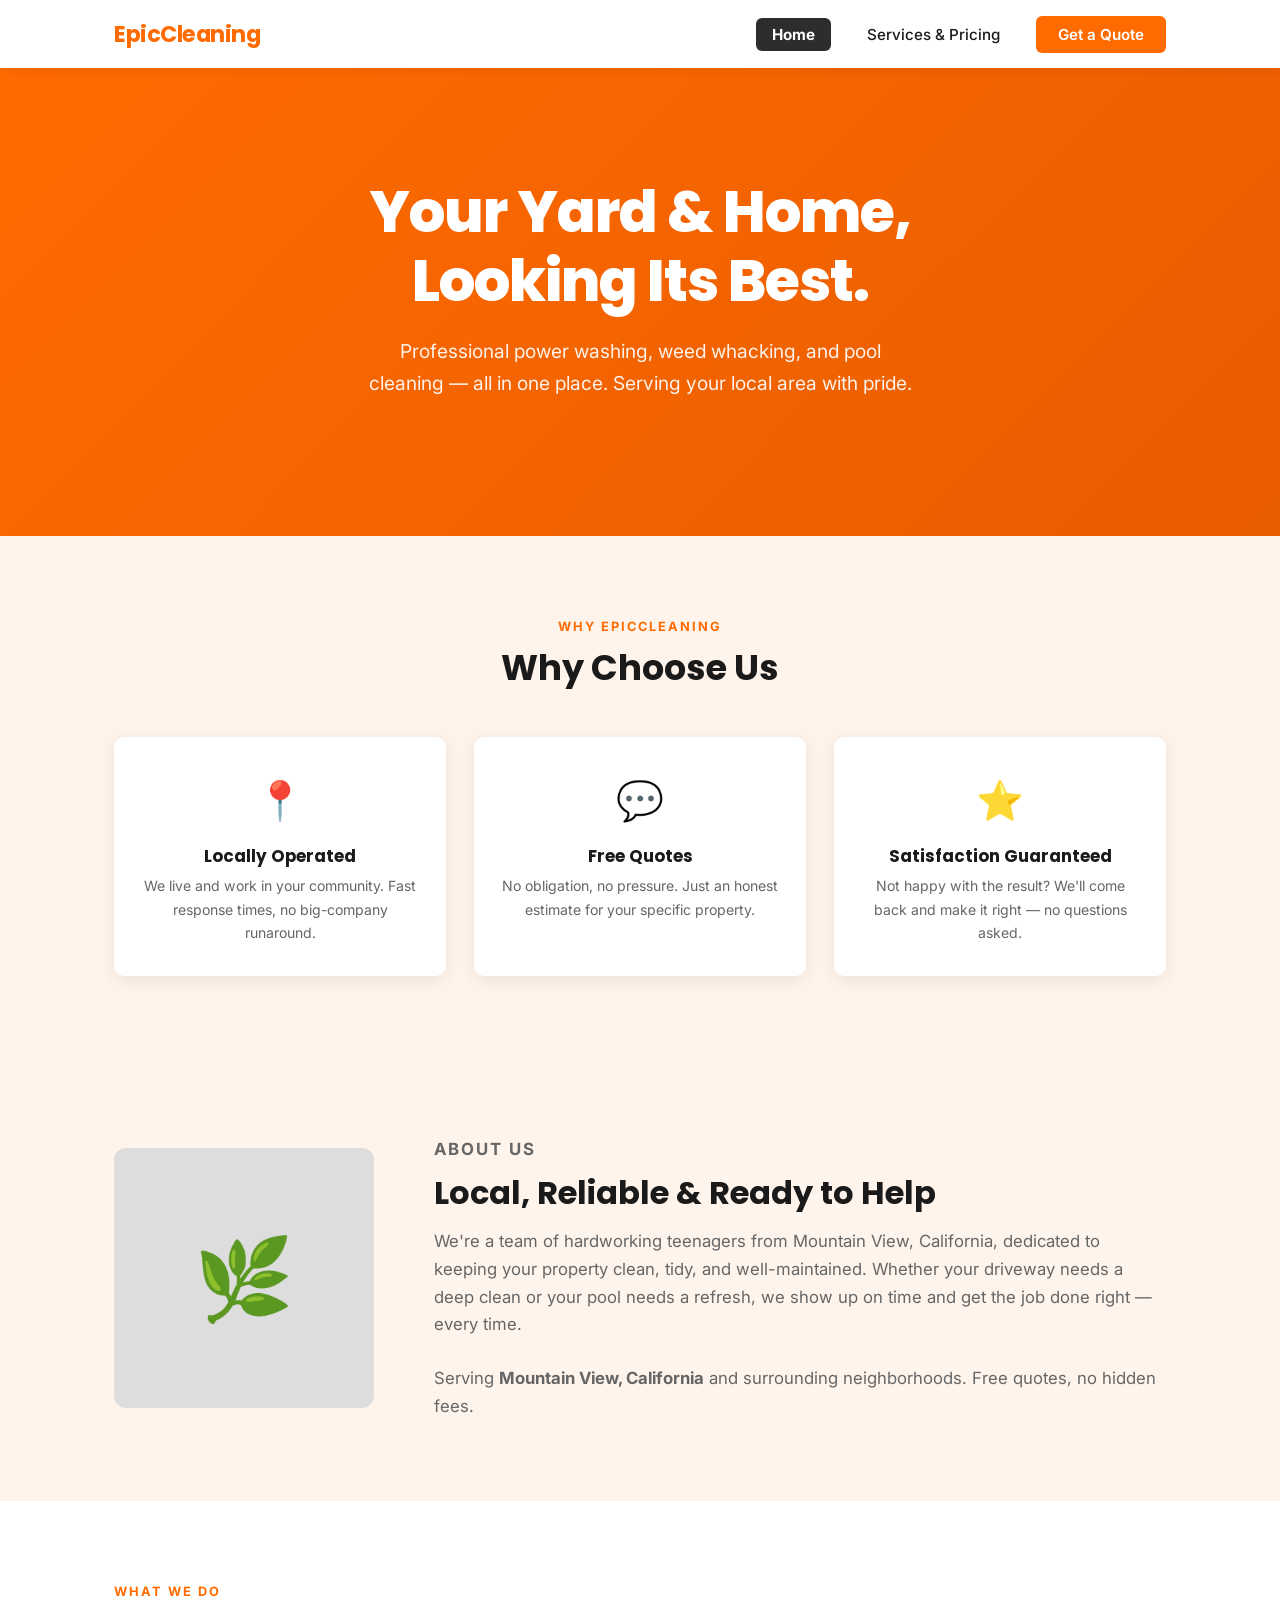
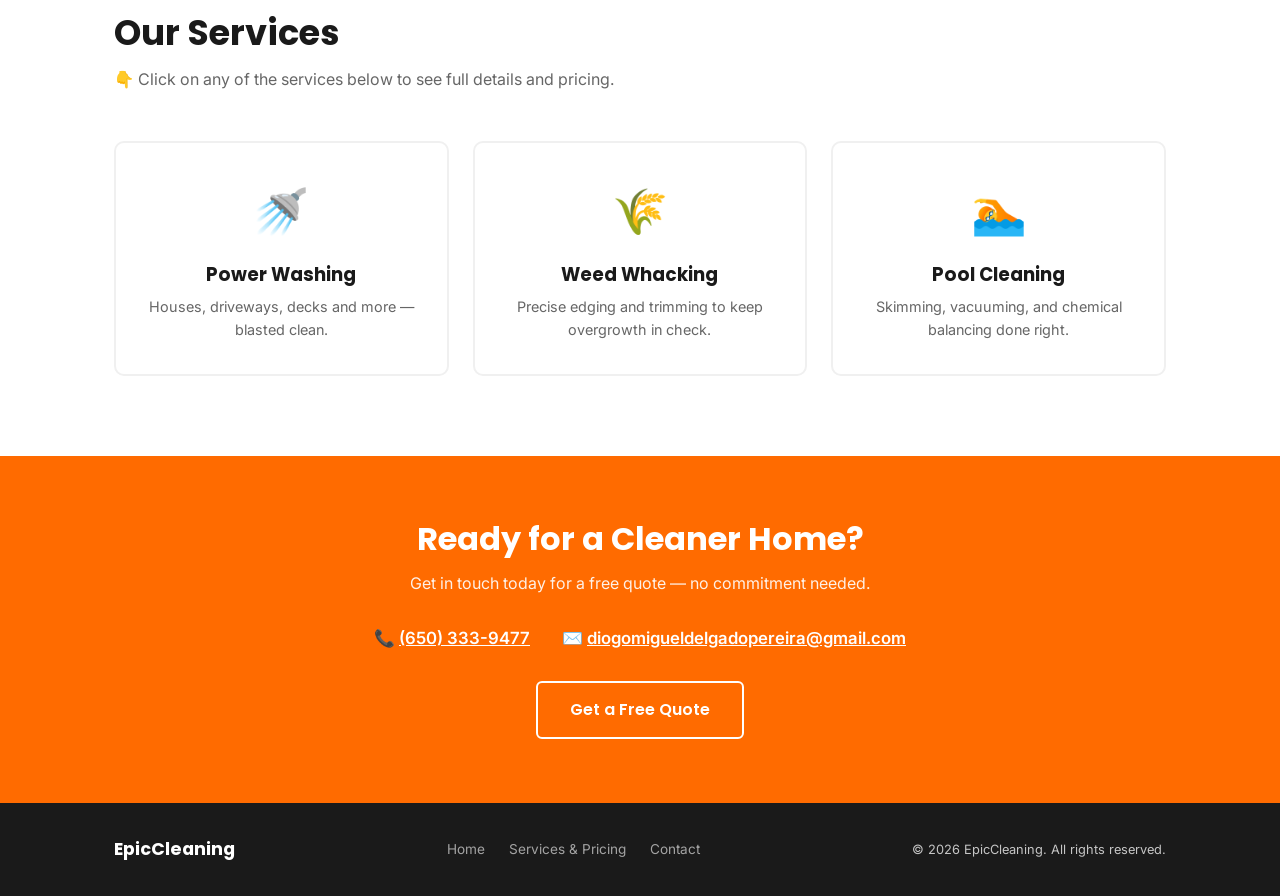
==== index.html @ f6332be0 "Fix active nav: restore Services link on home, force active styles" ====
<!DOCTYPE html>
<html lang="en">
<head>
  <meta charset="UTF-8" />
  <meta name="viewport" content="width=device-width, initial-scale=1.0" />
  <title>EpicCleaning — Power Washing, Lawn Care & Pool Cleaning</title>
  <link rel="preconnect" href="https://fonts.googleapis.com" />
  <link rel="preconnect" href="https://fonts.gstatic.com" crossorigin />
  <link href="https://fonts.googleapis.com/css2?family=Inter:wght@400;500&family=Poppins:wght@600;700;800&display=swap" rel="stylesheet" />
  <link rel="stylesheet" href="style.css" />
</head>
<body>

  <!-- ── Nav ── -->
  <nav class="nav">
    <div class="container nav-inner">
      <a href="index.html" class="nav-logo">EpicCleaning</a>
      <button class="hamburger" aria-label="Toggle menu" aria-expanded="false">
        <span></span><span></span><span></span>
      </button>
      <ul class="nav-links">
        <li><a href="index.html" class="active">Home</a></li>
        <li><a href="services.html">Services & Pricing</a></li>
        <li class="nav-cta"><a href="#contact">Get a Quote</a></li>
      </ul>
    </div>
  </nav>

  <!-- ── Hero ── -->
  <section class="hero">
    <div class="container">
      <h1>Your Yard & Home,<br>Looking Its Best.</h1>
      <p>Professional power washing, weed whacking, and pool cleaning — all in one place. Serving your local area with pride.</p>
    </div>
  </section>

  <!-- ── Why Choose Us ── -->
  <section class="why">
    <div class="container">
      <div class="section-head" style="text-align:center;">
        <p class="section-label">Why EpicCleaning</p>
        <h2 class="section-title">Why Choose Us</h2>
      </div>
      <div class="why-grid">
        <div class="why-item fade-in">
          <div class="icon">📍</div>
          <h3>Locally Operated</h3>
          <p>We live and work in your community. Fast response times, no big-company runaround.</p>
        </div>
        <div class="why-item fade-in">
          <div class="icon">💬</div>
          <h3>Free Quotes</h3>
          <p>No obligation, no pressure. Just an honest estimate for your specific property.</p>
        </div>
        <div class="why-item fade-in">
          <div class="icon">⭐</div>
          <h3>Satisfaction Guaranteed</h3>
          <p>Not happy with the result? We'll come back and make it right — no questions asked.</p>
        </div>
      </div>
    </div>
  </section>

  <!-- ── About ── -->
  <section class="about">
    <div class="container about-inner">
      <div class="about-img" aria-hidden="true">🌿</div>
      <div class="about-text">
        <p class="section-label">About Us</p>
        <h2>Local, Reliable & Ready to Help</h2>
        <p>We're a team of hardworking teenagers from Mountain View, California, dedicated to keeping your property clean, tidy, and well-maintained. Whether your driveway needs a deep clean or your pool needs a refresh, we show up on time and get the job done right — every time.</p>
        <br>
        <p style="color:var(--muted);">Serving <strong>Mountain View, California</strong> and surrounding neighborhoods. Free quotes, no hidden fees.</p>
      </div>
    </div>
  </section>

  <!-- ── Service Highlights ── -->
  <section>
    <div class="container">
      <div class="section-head">
        <p class="section-label">What We Do</p>
        <h2 class="section-title">Our Services</h2>
        <p class="section-sub">👇 Click on any of the services below to see full details and pricing.</p>
      </div>
      <div class="services-grid">
        <a href="services.html#power-washing" class="service-card fade-in">
          <div class="icon">🚿</div>
          <h3>Power Washing</h3>
          <p>Houses, driveways, decks and more — blasted clean.</p>
        </a>
        <a href="services.html#weed-whacking" class="service-card fade-in">
          <div class="icon">🌾</div>
          <h3>Weed Whacking</h3>
          <p>Precise edging and trimming to keep overgrowth in check.</p>
        </a>
        <!-- LAWN MOWING CARD — hidden, uncomment to restore
        <a href="services.html#lawn-mowing" class="service-card fade-in">
          <div class="icon">🌿</div>
          <h3>Lawn Mowing</h3>
          <p>Regular cuts for a neat, healthy lawn all season long.</p>
        </a>
        END LAWN MOWING CARD -->
        <a href="services.html#pool-cleaning" class="service-card fade-in">
          <div class="icon">🏊</div>
          <h3>Pool Cleaning</h3>
          <p>Skimming, vacuuming, and chemical balancing done right.</p>
        </a>
      </div>
    </div>
  </section>

  <!-- ── Contact / CTA ── -->
  <section class="cta-strip" id="contact">
    <div class="container">
      <h2>Ready for a Cleaner Home?</h2>
      <p>Get in touch today for a free quote — no commitment needed.</p>
      <div class="contact-details">
        <span>📞 <a href="tel:+16503339477">(650) 333-9477</a></span>
        <span>✉️ <a href="mailto:diogomigueldelgadopereira@gmail.com">diogomigueldelgadopereira@gmail.com</a></span>
      </div>
      <a href="mailto:diogomigueldelgadopereira@gmail.com" class="btn btn-outline" style="border-color:white;color:white;">Get a Free Quote</a>
    </div>
  </section>

  <!-- ── Footer ── -->
  <footer>
    <div class="container footer-inner">
      <span class="footer-logo">EpicCleaning</span>
      <nav class="footer-links">
        <a href="index.html">Home</a>
        <a href="services.html">Services & Pricing</a>
        <a href="#contact">Contact</a>
      </nav>
      <span class="footer-copy">© 2026 EpicCleaning. All rights reserved.</span>
    </div>
  </footer>

  <script src="main.js"></script>
</body>
</html>
---- style.css ----
/* ── Reset & Base ── */
*, *::before, *::after { box-sizing: border-box; margin: 0; padding: 0; }

:root {
  --orange:       #FF6B00;
  --orange-light: #FF8C38;
  --orange-tint:  #FFF4EC;
  --white:        #FFFFFF;
  --text:         #1A1A1A;
  --muted:        #666666;
  --radius-card:  10px;
  --radius-btn:   6px;
  --shadow:       0 4px 18px rgba(0,0,0,0.08);
  --max-w:        1100px;
}

html { scroll-behavior: smooth; }

body {
  font-family: 'Inter', sans-serif;
  color: var(--text);
  background: var(--white);
  line-height: 1.65;
}

h1, h2, h3, h4 {
  font-family: 'Poppins', sans-serif;
  line-height: 1.2;
}

a { color: inherit; text-decoration: none; }

img { display: block; max-width: 100%; }

/* ── Layout helpers ── */
.container { max-width: var(--max-w); margin: 0 auto; padding: 0 24px; }
section { padding: 80px 0; }

/* ── Buttons ── */
.btn {
  display: inline-block;
  padding: 14px 32px;
  border-radius: var(--radius-btn);
  font-family: 'Poppins', sans-serif;
  font-weight: 600;
  font-size: 1rem;
  cursor: pointer;
  transition: background 0.2s, transform 0.15s;
  border: none;
}

.btn-primary {
  background: var(--orange);
  color: var(--white);
}
.btn-primary:hover { background: var(--orange-light); transform: translateY(-2px); }

.btn-outline {
  background: transparent;
  color: var(--orange);
  border: 2px solid var(--orange);
}
.btn-outline:hover { background: var(--orange); color: var(--white); transform: translateY(-2px); }

/* ── Nav ── */
.nav {
  position: sticky;
  top: 0;
  z-index: 100;
  background: var(--white);
  box-shadow: 0 2px 12px rgba(0,0,0,0.07);
}

.nav-inner {
  display: flex;
  align-items: center;
  justify-content: space-between;
  height: 68px;
}

.nav-logo {
  font-family: 'Poppins', sans-serif;
  font-size: 1.4rem;
  font-weight: 700;
  color: var(--orange);
  letter-spacing: -0.5px;
}
.nav-logo span { color: var(--text); }

.nav-links {
  display: flex;
  gap: 36px;
  list-style: none;
  align-items: center;
}

.nav-links a {
  font-weight: 500;
  font-size: 0.95rem;
  color: var(--text);
  transition: color 0.2s;
}
.nav-links a:hover { color: var(--orange); }

.nav-links a.active {
  background: #2d2d2d !important;
  color: #ffffff !important;
  padding: 7px 16px !important;
  border-radius: 6px;
  font-weight: 700 !important;
}

.nav-links .nav-cta a {
  background: var(--orange);
  color: var(--white);
  padding: 9px 22px;
  border-radius: var(--radius-btn);
  font-weight: 600;
  transition: background 0.2s;
}
.nav-links .nav-cta a:hover { background: var(--orange-light); }

.hamburger {
  display: none;
  flex-direction: column;
  gap: 5px;
  cursor: pointer;
  background: none;
  border: none;
  padding: 4px;
}
.hamburger span {
  display: block;
  width: 26px;
  height: 2.5px;
  background: var(--text);
  border-radius: 2px;
  transition: all 0.25s;
}

/* ── Hero ── */
.hero {
  background: linear-gradient(135deg, var(--orange) 0%, #e85c00 100%);
  color: var(--white);
  padding: 110px 0 100px;
  text-align: center;
}

.hero h1 {
  font-size: clamp(2.2rem, 5vw, 3.6rem);
  font-weight: 800;
  margin-bottom: 20px;
  letter-spacing: -1px;
}

.hero p {
  font-size: clamp(1rem, 2vw, 1.2rem);
  opacity: 0.92;
  max-width: 560px;
  margin: 0 auto 36px;
}

.hero .btn-white {
  background: var(--white);
  color: var(--orange);
  font-family: 'Poppins', sans-serif;
  font-weight: 700;
  font-size: 1rem;
  padding: 15px 36px;
  border-radius: var(--radius-btn);
  transition: transform 0.2s, box-shadow 0.2s;
}
.hero .btn-white:hover { transform: translateY(-3px); box-shadow: 0 8px 24px rgba(0,0,0,0.18); }

/* ── About ── */
.about { background: var(--orange-tint); }
.about-inner {
  display: flex;
  align-items: center;
  gap: 60px;
}
.about-img {
  flex-shrink: 0;
  width: 260px;
  height: 260px;
  border-radius: 12px;
  background: #ddd;
  display: flex;
  align-items: center;
  justify-content: center;
  font-size: 5rem;
}
.about-text h2 {
  font-size: 2rem;
  margin-bottom: 16px;
}
.about-text p { color: var(--muted); font-size: 1.05rem; }

/* ── Section headings ── */
.section-label {
  font-size: 0.8rem;
  font-weight: 700;
  letter-spacing: 2px;
  text-transform: uppercase;
  color: var(--orange);
  margin-bottom: 10px;
}
.section-title {
  font-size: clamp(1.6rem, 3vw, 2.2rem);
  font-weight: 700;
  margin-bottom: 12px;
}
.section-sub {
  color: var(--muted);
  font-size: 1rem;
  max-width: 520px;
}
.section-head { margin-bottom: 48px; }

/* ── Service highlight cards (home) ── */
.services-grid {
  display: grid;
  grid-template-columns: repeat(auto-fit, minmax(220px, 1fr));
  gap: 24px;
}

.service-card {
  background: var(--white);
  border: 2px solid #F0F0F0;
  border-radius: var(--radius-card);
  padding: 32px 24px;
  text-align: center;
  text-decoration: none;
  transition: border-color 0.2s, transform 0.2s, box-shadow 0.2s;
  display: block;
}
.service-card:hover {
  border-color: var(--orange);
  transform: translateY(-4px);
  box-shadow: var(--shadow);
}
.service-card .icon { font-size: 2.8rem; margin-bottom: 16px; }
.service-card h3 { font-size: 1.15rem; font-weight: 700; margin-bottom: 8px; }
.service-card p { color: var(--muted); font-size: 0.9rem; }

/* ── Why choose us ── */
.why { background: var(--orange-tint); }
.why-grid {
  display: grid;
  grid-template-columns: repeat(auto-fit, minmax(200px, 1fr));
  gap: 28px;
}
.why-item {
  background: var(--white);
  border-radius: var(--radius-card);
  padding: 32px 24px;
  box-shadow: var(--shadow);
  text-align: center;
}
.why-item .icon { font-size: 2.4rem; margin-bottom: 14px; }
.why-item h3 { font-size: 1.05rem; font-weight: 700; margin-bottom: 8px; }
.why-item p { font-size: 0.88rem; color: var(--muted); }

/* ── CTA Strip ── */
.cta-strip {
  background: var(--orange);
  color: var(--white);
  text-align: center;
  padding: 64px 0;
}
.cta-strip h2 { font-size: clamp(1.5rem, 3vw, 2rem); margin-bottom: 12px; }
.cta-strip p { opacity: 0.9; margin-bottom: 28px; font-size: 1rem; }
.cta-strip .contact-details {
  display: flex;
  justify-content: center;
  gap: 32px;
  flex-wrap: wrap;
  margin-bottom: 28px;
  font-size: 1.05rem;
  font-weight: 600;
}
.cta-strip .contact-details a { color: var(--white); text-decoration: underline; }

/* ── Footer ── */
footer {
  background: var(--text);
  color: rgba(255,255,255,0.75);
  padding: 32px 0;
}
.footer-inner {
  display: flex;
  align-items: center;
  justify-content: space-between;
  flex-wrap: wrap;
  gap: 16px;
}
.footer-logo {
  font-family: 'Poppins', sans-serif;
  font-weight: 700;
  color: var(--white);
  font-size: 1.1rem;
}
.footer-logo span { color: var(--orange); }
.footer-links { display: flex; gap: 24px; font-size: 0.85rem; }
.footer-links a { color: rgba(255,255,255,0.6); transition: color 0.2s; }
.footer-links a:hover { color: var(--white); }
.footer-copy { font-size: 0.8rem; }

/* ── Services Page ── */
.page-header {
  background: linear-gradient(135deg, var(--orange) 0%, #e85c00 100%);
  color: var(--white);
  padding: 72px 0 64px;
  text-align: center;
}
.page-header h1 { font-size: clamp(2rem, 4vw, 3rem); font-weight: 800; margin-bottom: 12px; }
.page-header p { opacity: 0.9; font-size: 1.05rem; }

.service-detail-card {
  background: var(--white);
  border: 2px solid #F0F0F0;
  border-radius: var(--radius-card);
  padding: 40px 36px;
  display: grid;
  grid-template-columns: 1fr 1fr;
  gap: 40px;
  align-items: start;
  margin-bottom: 28px;
  transition: border-color 0.2s;
}
.service-detail-card:hover { border-color: var(--orange-light); }

.sdc-left .sdc-icon { font-size: 3.2rem; margin-bottom: 16px; }
.sdc-left h2 { font-size: 1.6rem; font-weight: 800; margin-bottom: 10px; }
.sdc-left p { color: var(--muted); font-size: 0.95rem; }

.sdc-bullets { margin-top: 20px; }
.sdc-bullets h4 { font-size: 0.85rem; font-weight: 700; text-transform: uppercase; letter-spacing: 1.5px; color: var(--orange); margin-bottom: 12px; }
.sdc-bullets ul { list-style: none; }
.sdc-bullets ul li {
  padding: 6px 0 6px 22px;
  position: relative;
  font-size: 0.95rem;
  color: var(--muted);
  border-bottom: 1px solid #F5F5F5;
}
.sdc-bullets ul li:last-child { border-bottom: none; }
.sdc-bullets ul li::before {
  content: '✓';
  position: absolute;
  left: 0;
  color: var(--orange);
  font-weight: 700;
}

.sdc-right { }
.pricing-box {
  background: var(--orange-tint);
  border: 2px solid var(--orange);
  border-radius: var(--radius-card);
  padding: 28px 24px;
  text-align: center;
}
.pricing-box h4 {
  font-size: 0.8rem;
  font-weight: 700;
  letter-spacing: 2px;
  text-transform: uppercase;
  color: var(--orange);
  margin-bottom: 14px;
}
.pricing-row {
  display: flex;
  justify-content: space-between;
  align-items: center;
  padding: 10px 0;
  border-bottom: 1px solid rgba(255,107,0,0.15);
  font-size: 0.92rem;
}
.pricing-row:last-of-type { border-bottom: none; }
.pricing-row .price-label { color: var(--text); font-weight: 500; text-align: left; }
.pricing-row .price-val { font-family: 'Poppins', sans-serif; font-weight: 700; color: var(--orange); font-size: 1rem; }
.pricing-note {
  margin-top: 14px;
  font-size: 0.78rem;
  color: var(--muted);
}

.estimates-note {
  background: var(--orange-tint);
  border-left: 4px solid var(--orange);
  border-radius: 6px;
  padding: 18px 22px;
  color: var(--muted);
  font-size: 0.9rem;
  margin-bottom: 64px;
}

/* ── Fade-in animation ── */
.fade-in {
  opacity: 0;
  transform: translateY(24px);
  transition: opacity 0.5s ease, transform 0.5s ease;
}
.fade-in.visible { opacity: 1; transform: none; }

/* ── Responsive ── */
@media (max-width: 768px) {
  section { padding: 56px 0; }

  .nav-links {
    display: none;
    flex-direction: column;
    gap: 0;
    position: absolute;
    top: 68px;
    left: 0; right: 0;
    background: var(--white);
    box-shadow: 0 8px 24px rgba(0,0,0,0.1);
    padding: 16px 0 24px;
  }
  .nav-links.open { display: flex; }
  .nav-links li { width: 100%; text-align: center; }
  .nav-links a { display: block; padding: 12px 24px; }
  .nav-links .nav-cta a { margin: 8px 24px; display: block; border-radius: var(--radius-btn); }

  .hamburger { display: flex; }
  .nav { position: relative; }

  .about-inner { flex-direction: column; text-align: center; }
  .about-img { width: 180px; height: 180px; }

  .service-detail-card { grid-template-columns: 1fr; }

  .footer-inner { flex-direction: column; text-align: center; }
  .footer-links { justify-content: center; }

  .cta-strip .contact-details { flex-direction: column; gap: 12px; }
}
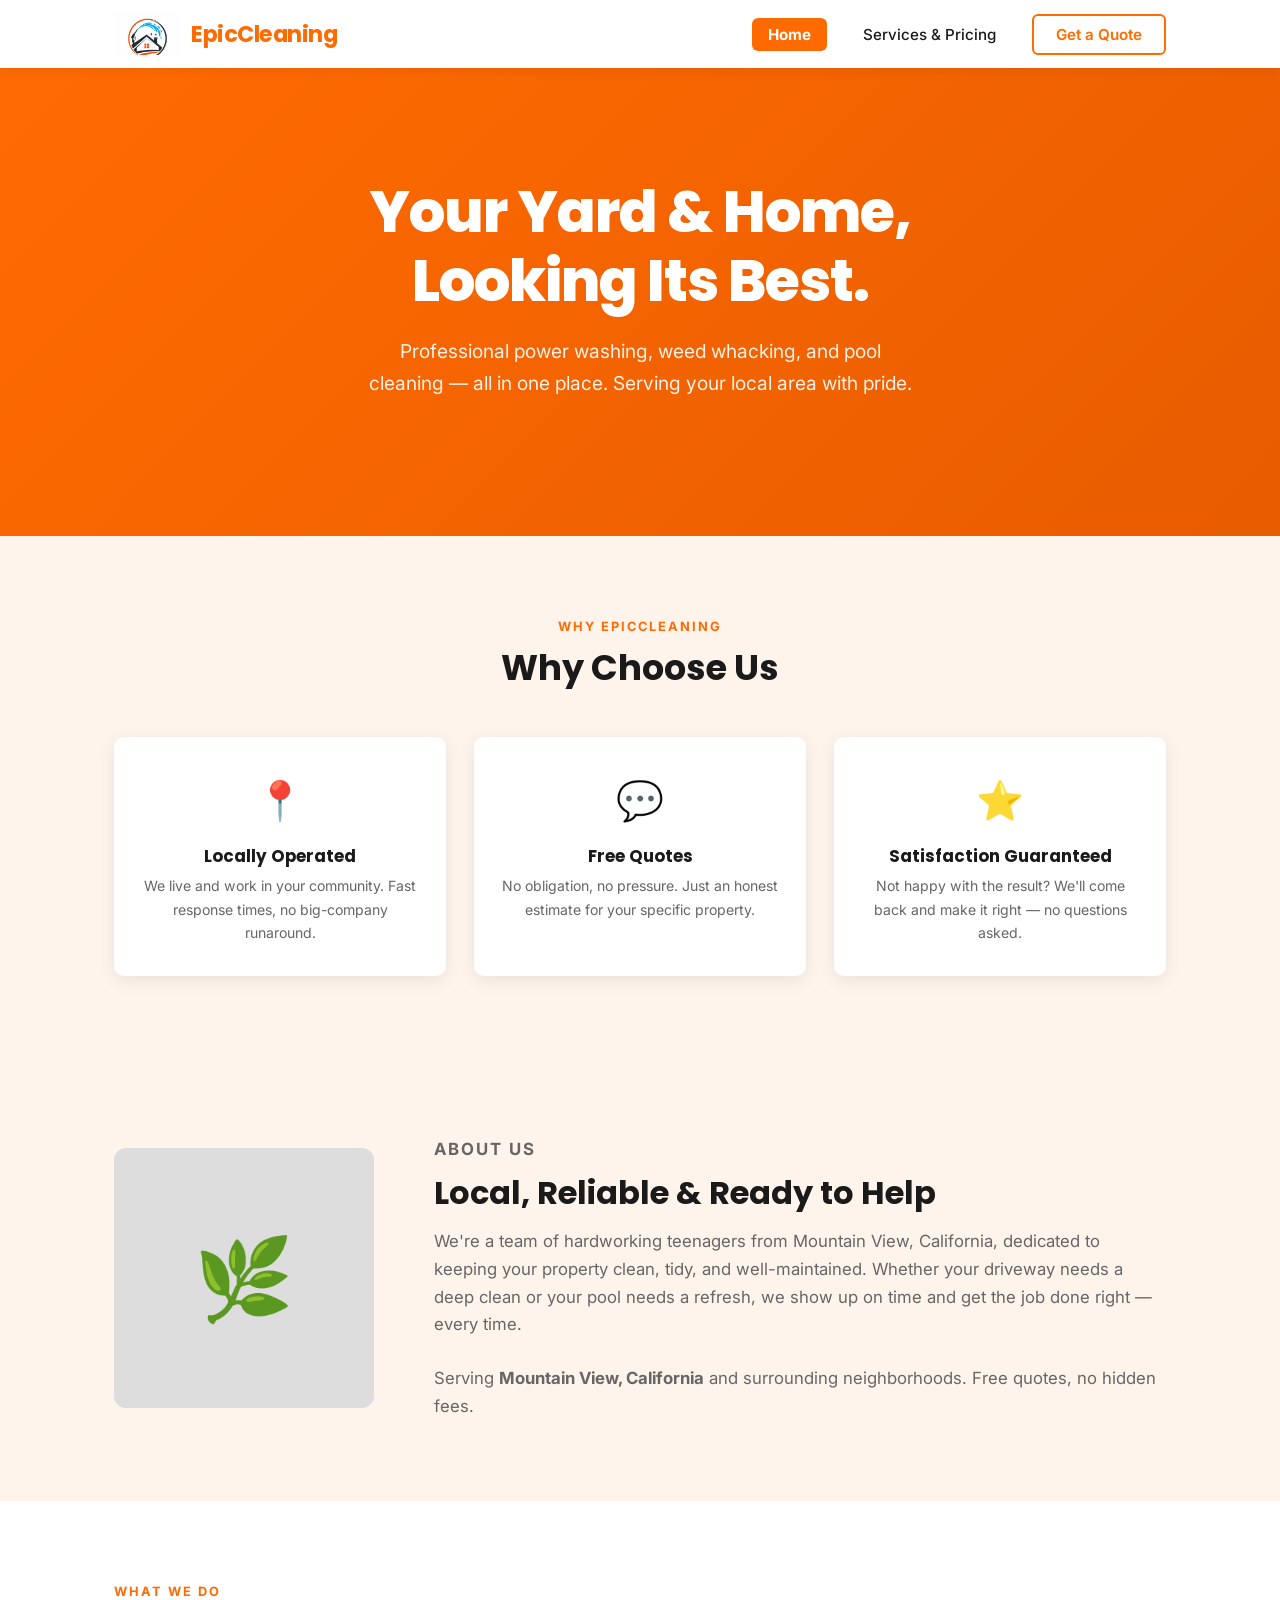
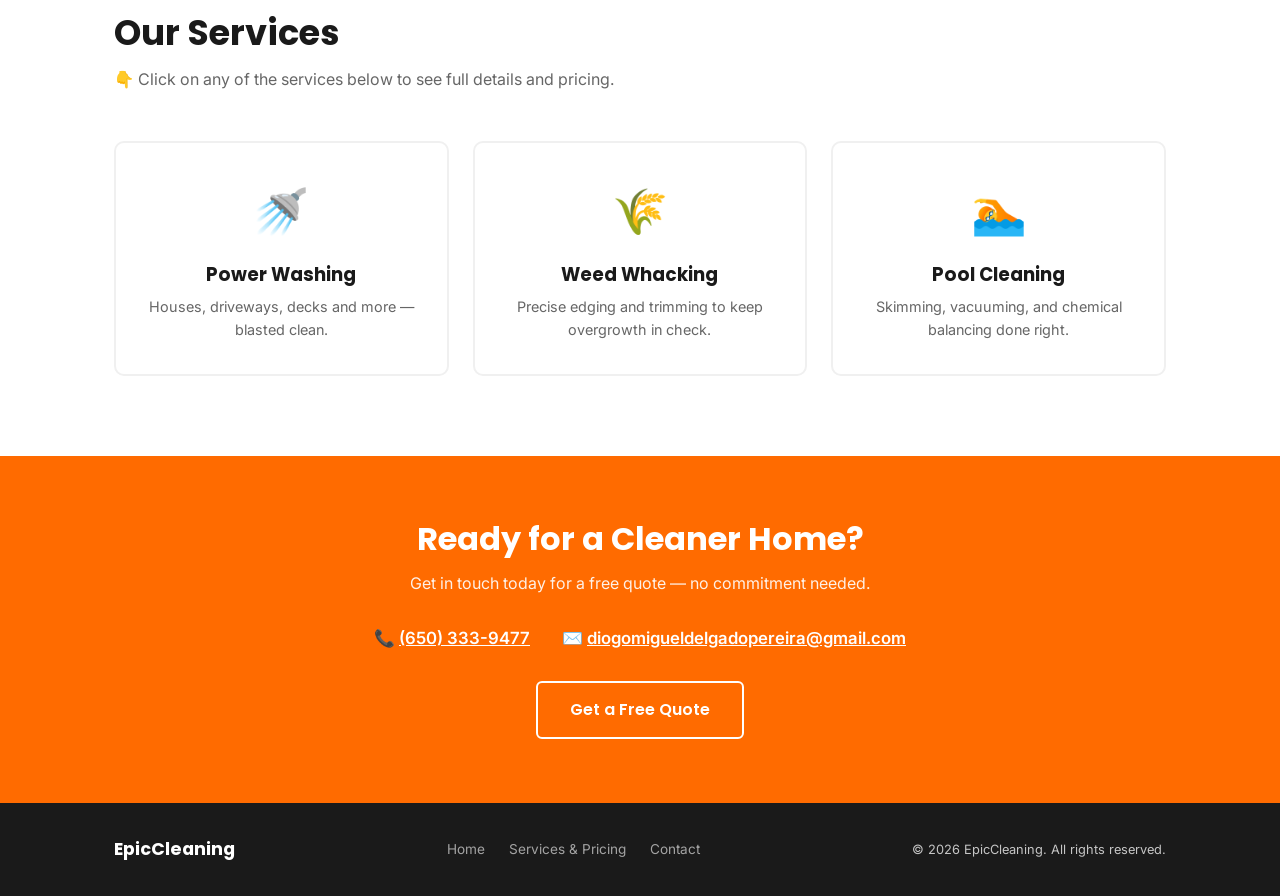
==== commit 82c20be5: "Add circle logo icon to nav, save full logo to folder" ====
--- a/index.html
+++ b/index.html
@@ -14,7 +14,7 @@
   <!-- ── Nav ── -->
   <nav class="nav">
     <div class="container nav-inner">
-      <a href="index.html" class="nav-logo">EpicCleaning</a>
+      <a href="index.html" class="nav-logo"><img src="logo-icon.png" alt="" class="nav-logo-img">EpicCleaning</a>
       <button class="hamburger" aria-label="Toggle menu" aria-expanded="false">
         <span></span><span></span><span></span>
       </button>
--- a/style.css
+++ b/style.css
@@ -84,8 +84,16 @@
   font-weight: 700;
   color: var(--orange);
   letter-spacing: -0.5px;
+  display: flex;
+  align-items: center;
+  gap: 10px;
 }
 .nav-logo span { color: var(--text); }
+.nav-logo-img {
+  height: 42px;
+  width: auto;
+  display: block;
+}
 
 .nav-links {
   display: flex;
@@ -103,7 +111,7 @@
 .nav-links a:hover { color: var(--orange); }
 
 .nav-links a.active {
-  background: #2d2d2d !important;
+  background: var(--orange) !important;
   color: #ffffff !important;
   padding: 7px 16px !important;
   border-radius: 6px;
@@ -111,14 +119,15 @@
 }
 
 .nav-links .nav-cta a {
-  background: var(--orange);
-  color: var(--white);
+  background: transparent;
+  color: var(--orange);
   padding: 9px 22px;
   border-radius: var(--radius-btn);
   font-weight: 600;
-  transition: background 0.2s;
-}
-.nav-links .nav-cta a:hover { background: var(--orange-light); }
+  border: 2px solid var(--orange);
+  transition: background 0.2s, color 0.2s;
+}
+.nav-links .nav-cta a:hover { background: var(--orange); color: var(--white); }
 
 .hamburger {
   display: none;
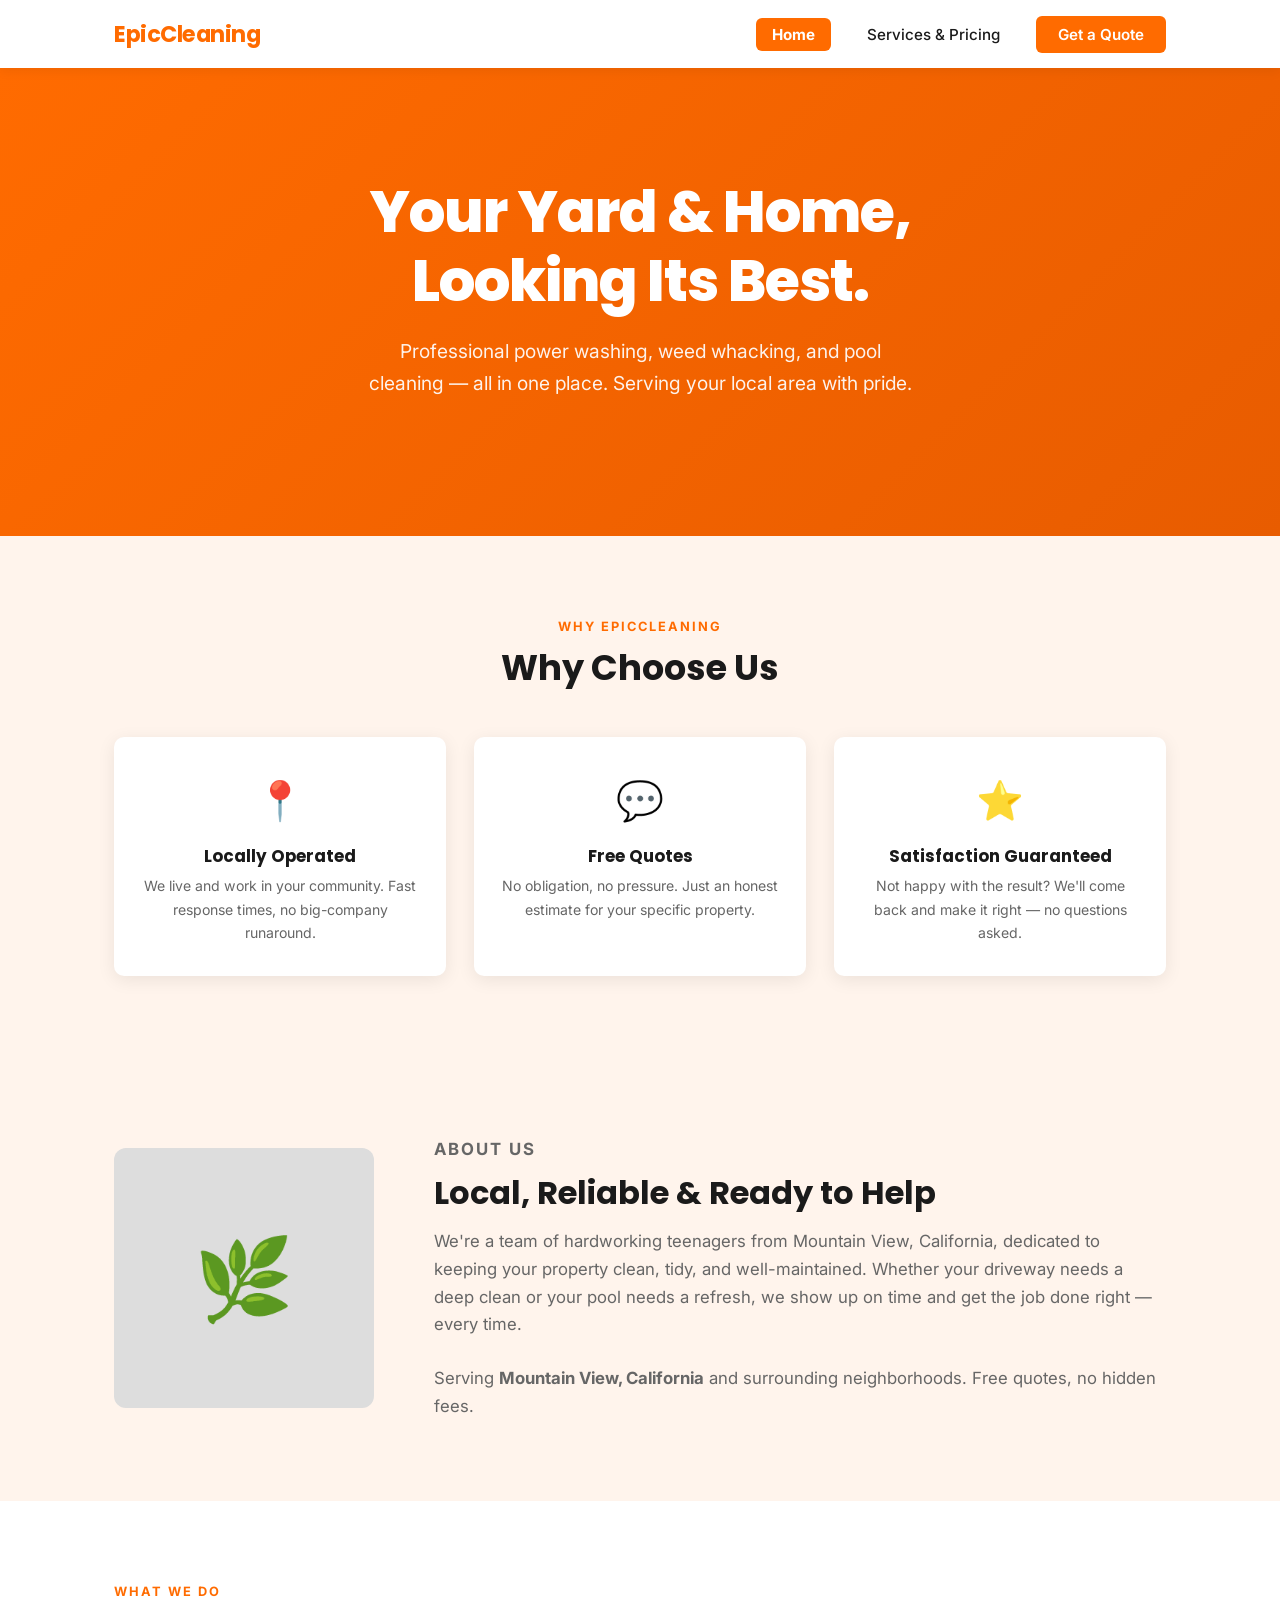
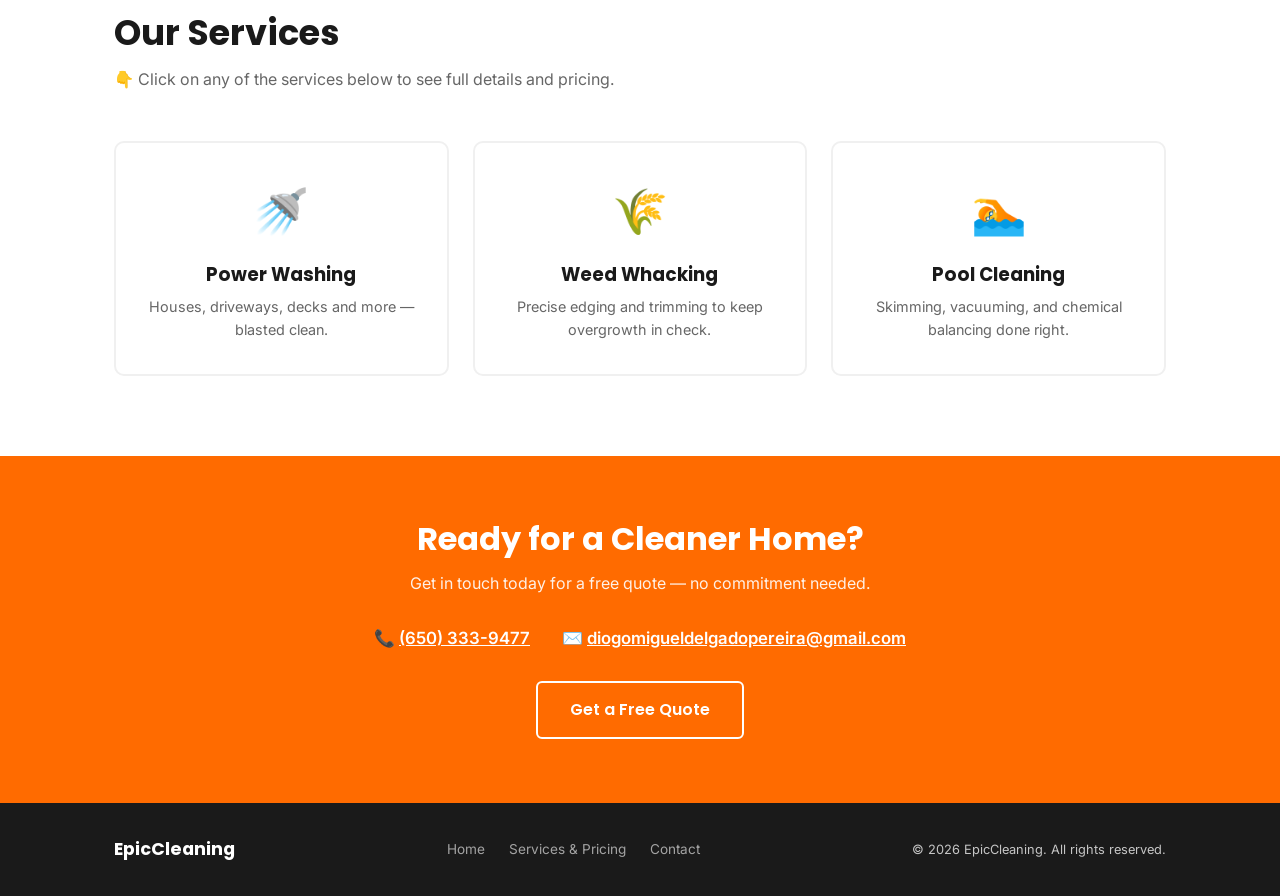
==== commit 68f721a0: "Remove logo from nav, restore Get a Quote button" ====
--- a/index.html
+++ b/index.html
@@ -14,7 +14,7 @@
   <!-- ── Nav ── -->
   <nav class="nav">
     <div class="container nav-inner">
-      <a href="index.html" class="nav-logo"><img src="logo-icon.png" alt="" class="nav-logo-img">EpicCleaning</a>
+      <a href="index.html" class="nav-logo">EpicCleaning</a>
       <button class="hamburger" aria-label="Toggle menu" aria-expanded="false">
         <span></span><span></span><span></span>
       </button>
--- a/style.css
+++ b/style.css
@@ -84,16 +84,8 @@
   font-weight: 700;
   color: var(--orange);
   letter-spacing: -0.5px;
-  display: flex;
-  align-items: center;
-  gap: 10px;
 }
 .nav-logo span { color: var(--text); }
-.nav-logo-img {
-  height: 42px;
-  width: auto;
-  display: block;
-}
 
 .nav-links {
   display: flex;
@@ -119,15 +111,14 @@
 }
 
 .nav-links .nav-cta a {
-  background: transparent;
-  color: var(--orange);
+  background: var(--orange);
+  color: var(--white);
   padding: 9px 22px;
   border-radius: var(--radius-btn);
   font-weight: 600;
-  border: 2px solid var(--orange);
-  transition: background 0.2s, color 0.2s;
-}
-.nav-links .nav-cta a:hover { background: var(--orange); color: var(--white); }
+  transition: background 0.2s;
+}
+.nav-links .nav-cta a:hover { background: var(--orange-light); }
 
 .hamburger {
   display: none;
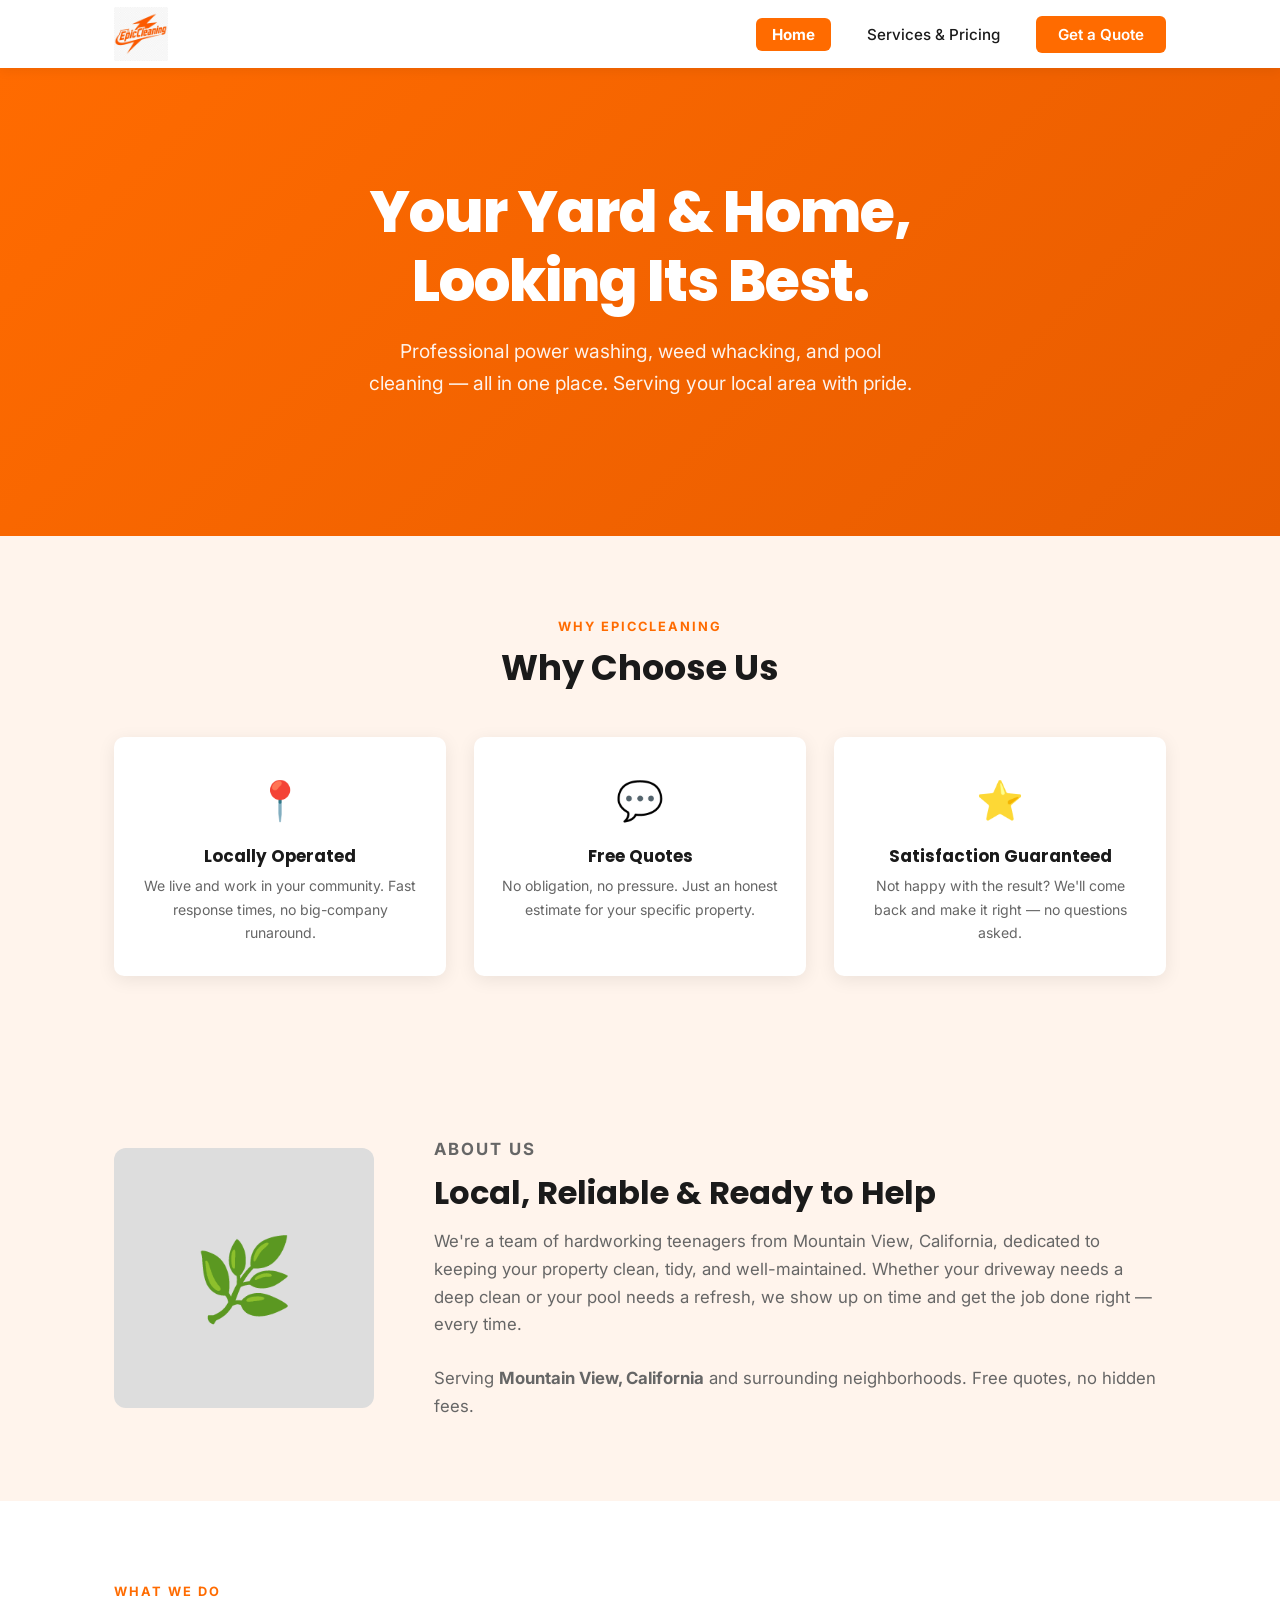
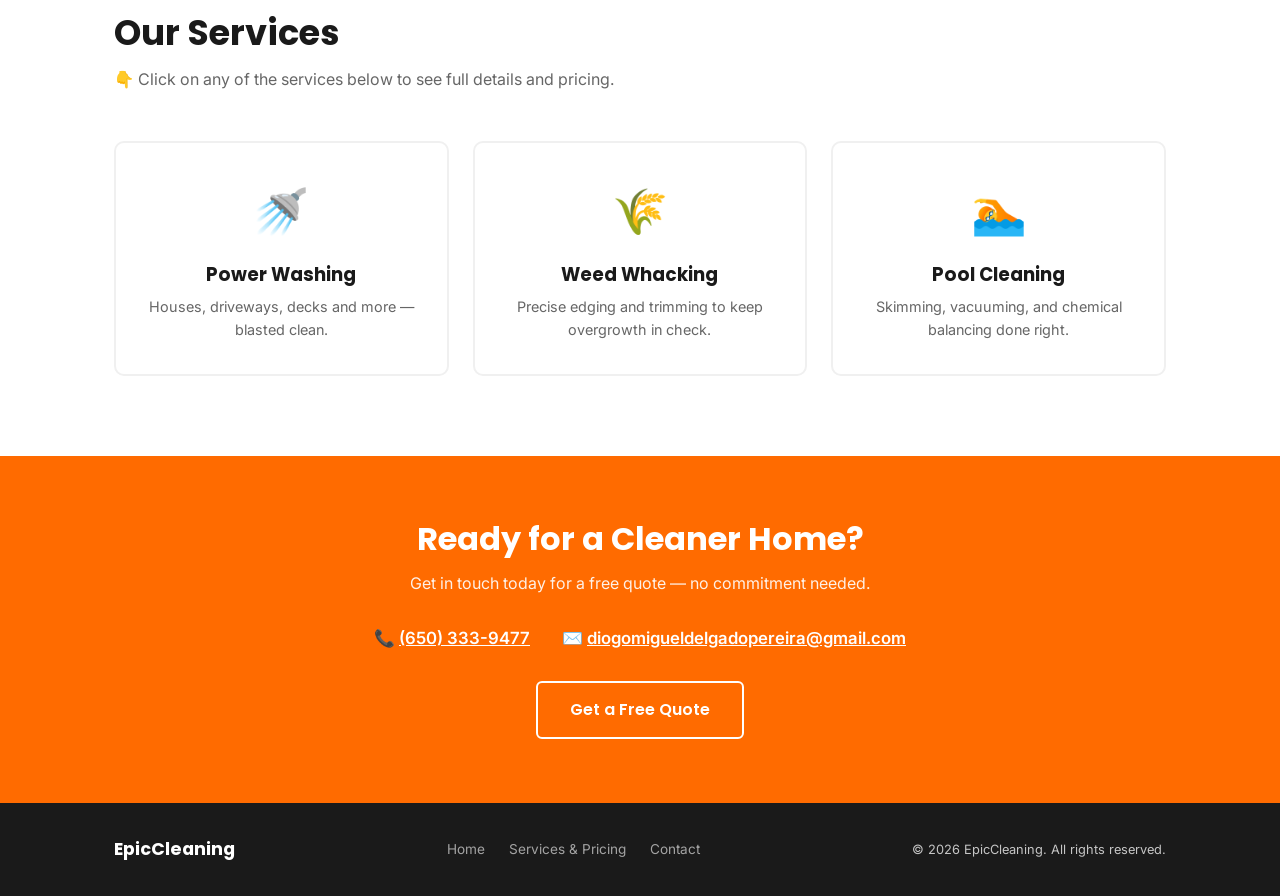
==== commit 2e988608: "Add EpicCleaning logo image to nav Co-Authored-By: Claude Sonnet 4.6 <noreply@anthropic.com>" ====
--- a/index.html
+++ b/index.html
@@ -14,7 +14,9 @@
   <!-- ── Nav ── -->
   <nav class="nav">
     <div class="container nav-inner">
-      <a href="index.html" class="nav-logo">EpicCleaning</a>
+      <a href="index.html" class="nav-logo" aria-label="EpicCleaning home">
+        <img src="logo.jpg" alt="EpicCleaning" class="nav-logo-img">
+      </a>
       <button class="hamburger" aria-label="Toggle menu" aria-expanded="false">
         <span></span><span></span><span></span>
       </button>
--- a/style.css
+++ b/style.css
@@ -78,14 +78,8 @@
   height: 68px;
 }
 
-.nav-logo {
-  font-family: 'Poppins', sans-serif;
-  font-size: 1.4rem;
-  font-weight: 700;
-  color: var(--orange);
-  letter-spacing: -0.5px;
-}
-.nav-logo span { color: var(--text); }
+.nav-logo { display: flex; align-items: center; }
+.nav-logo-img { height: 54px; width: auto; display: block; }
 
 .nav-links {
   display: flex;
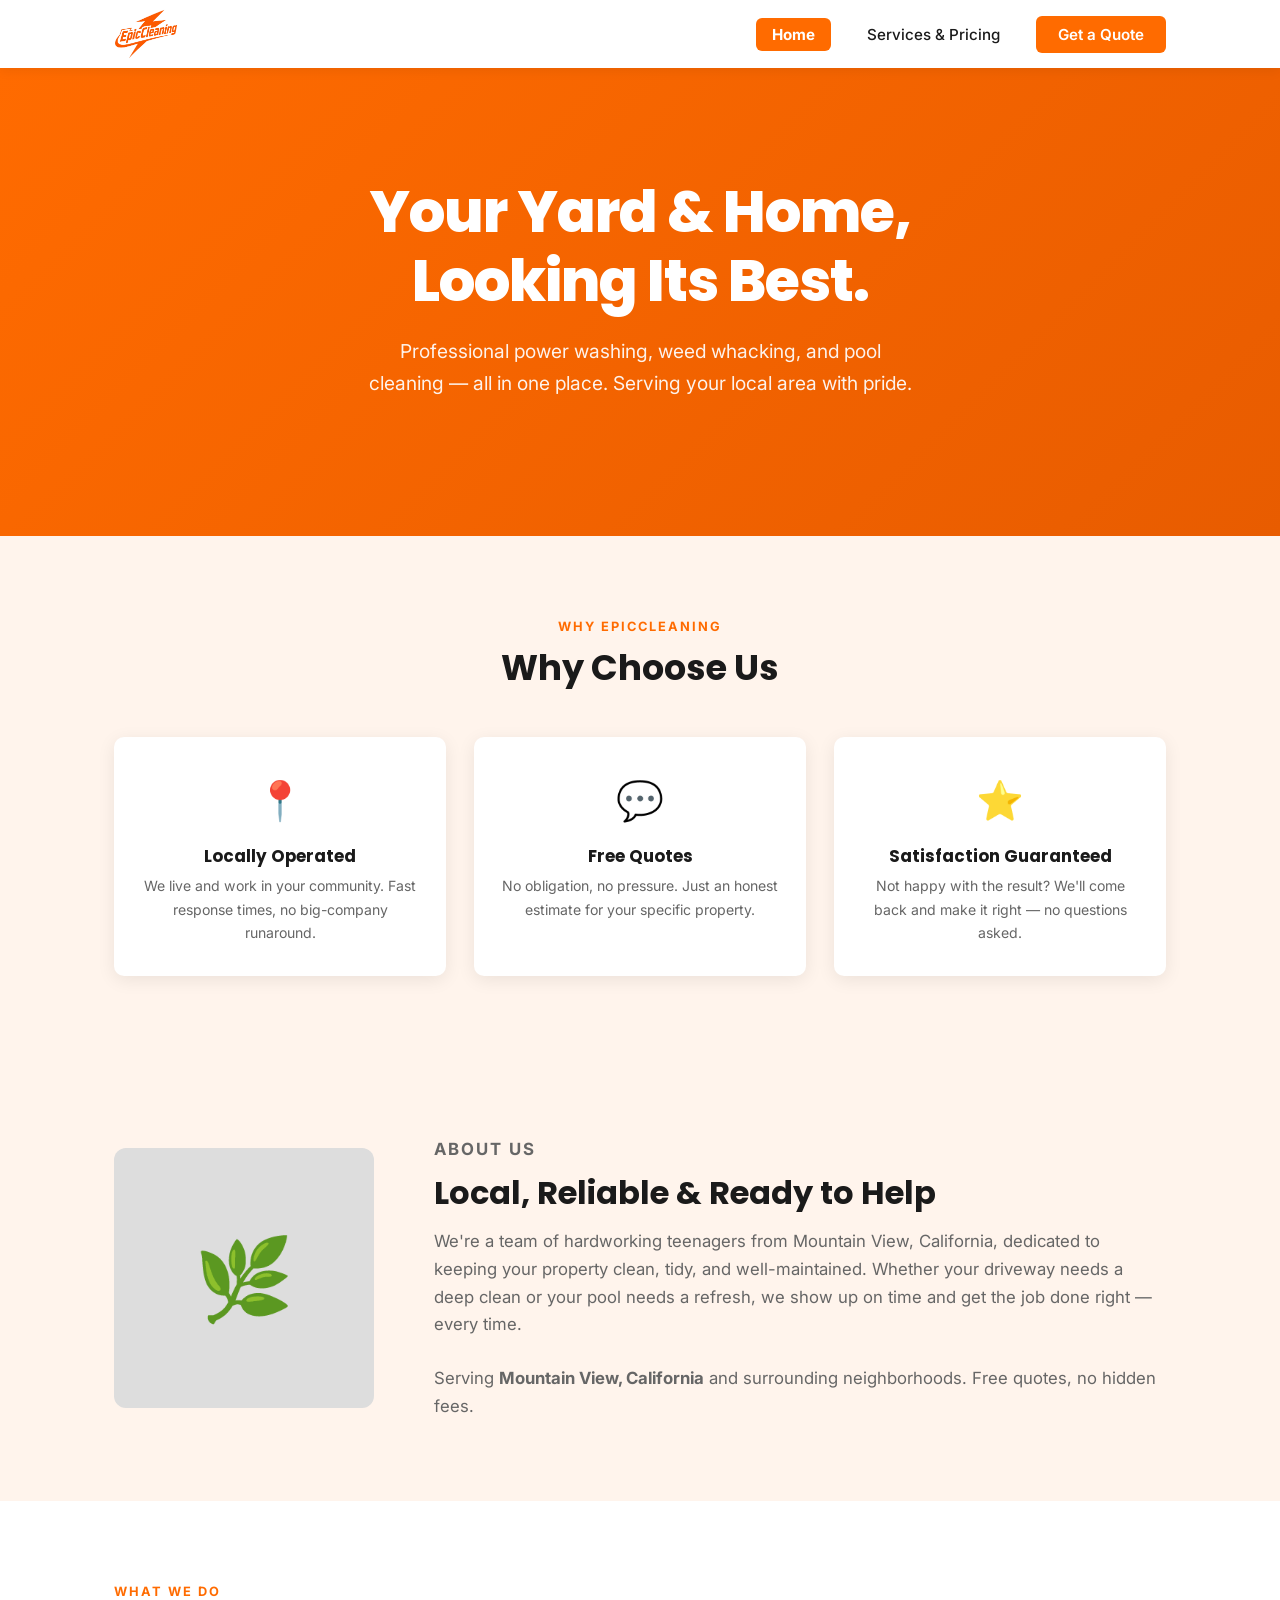
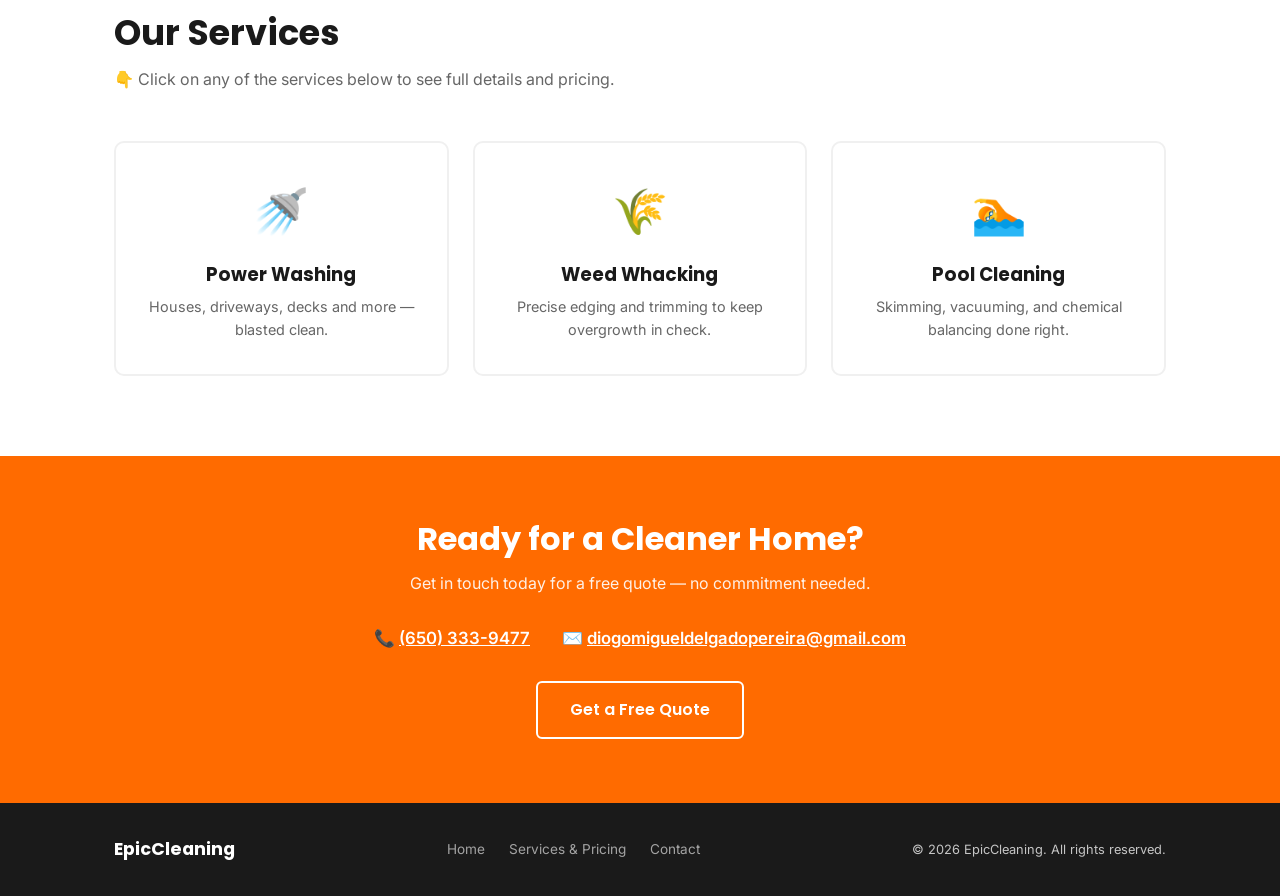
==== commit 7b53a039: "Use cropped PNG logo in nav for better visibility Co-Authored-By: Claude Sonnet 4.6 <noreply@anthrop" ====
--- a/index.html
+++ b/index.html
@@ -15,7 +15,7 @@
   <nav class="nav">
     <div class="container nav-inner">
       <a href="index.html" class="nav-logo" aria-label="EpicCleaning home">
-        <img src="logo.jpg" alt="EpicCleaning" class="nav-logo-img">
+        <img src="logo.png" alt="EpicCleaning" class="nav-logo-img">
       </a>
       <button class="hamburger" aria-label="Toggle menu" aria-expanded="false">
         <span></span><span></span><span></span>
--- a/style.css
+++ b/style.css
@@ -79,7 +79,7 @@
 }
 
 .nav-logo { display: flex; align-items: center; }
-.nav-logo-img { height: 54px; width: auto; display: block; }
+.nav-logo-img { height: 50px; width: auto; display: block; }
 
 .nav-links {
   display: flex;
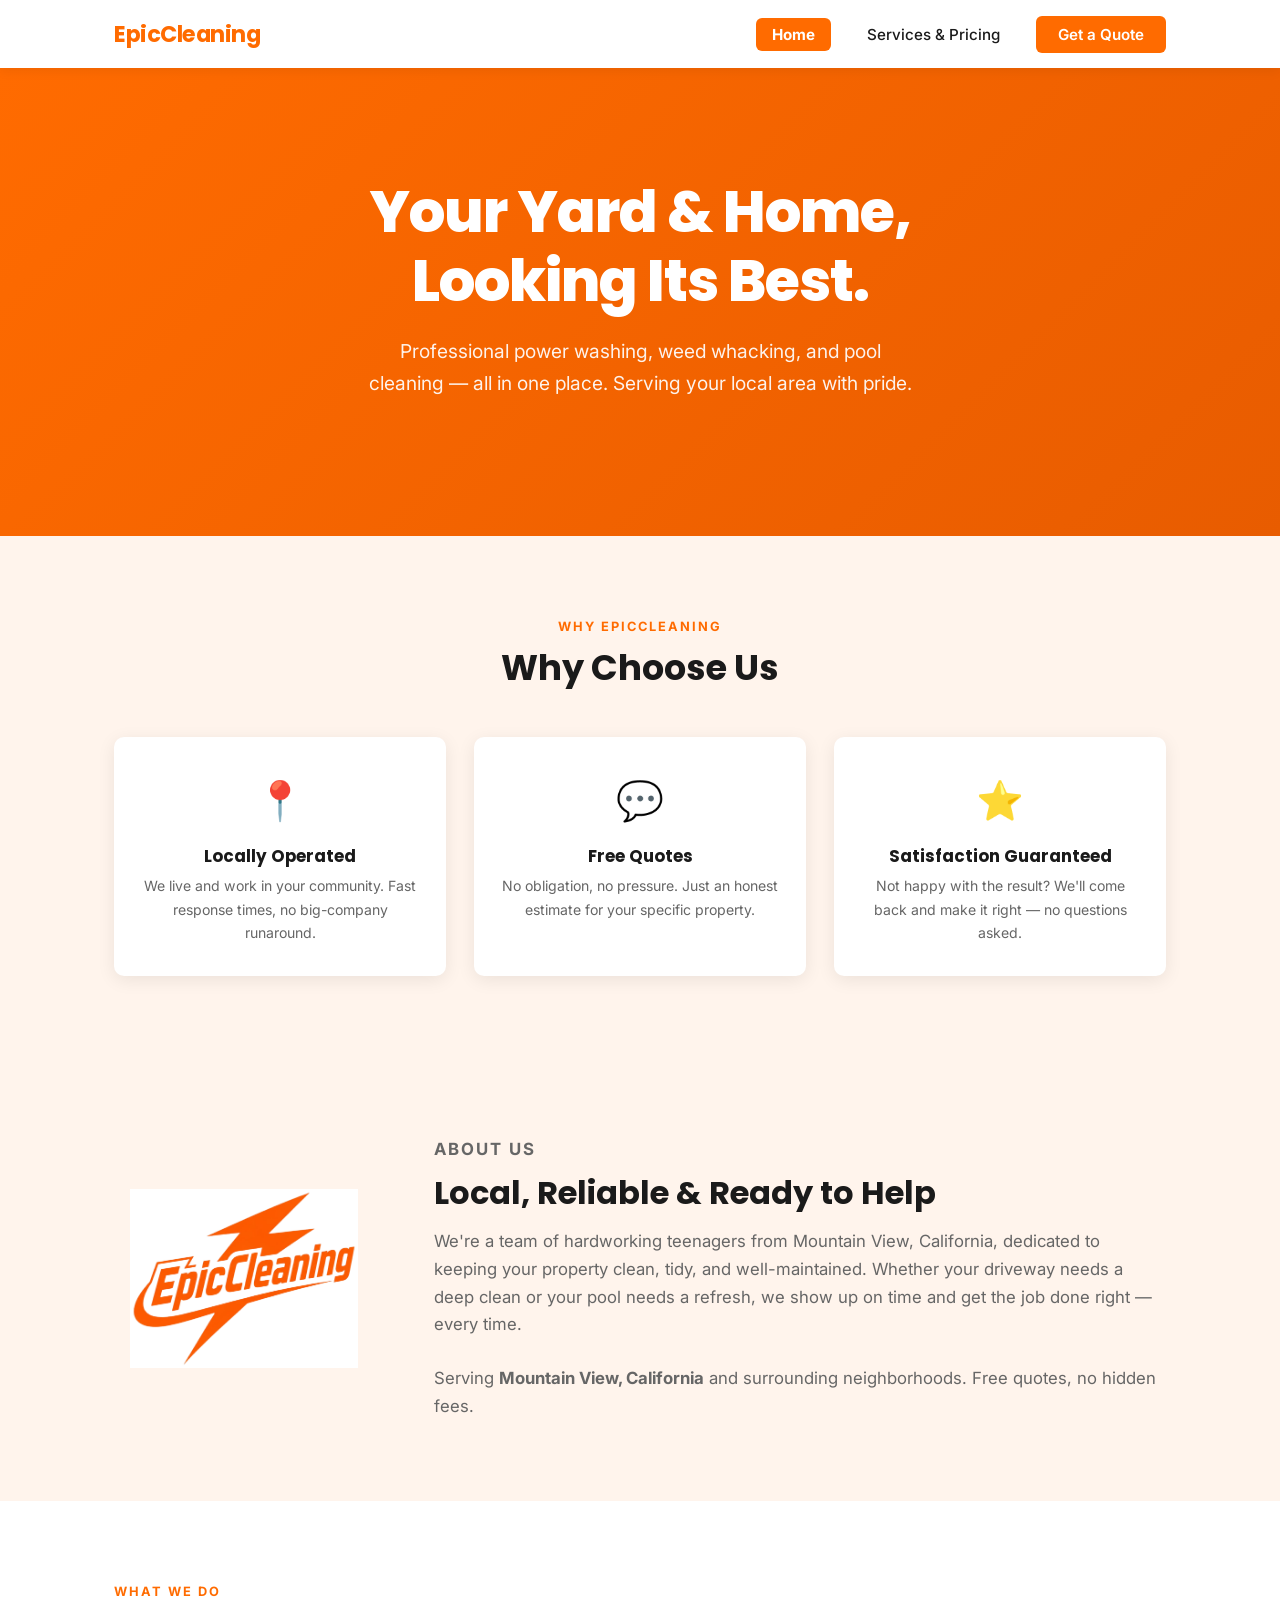
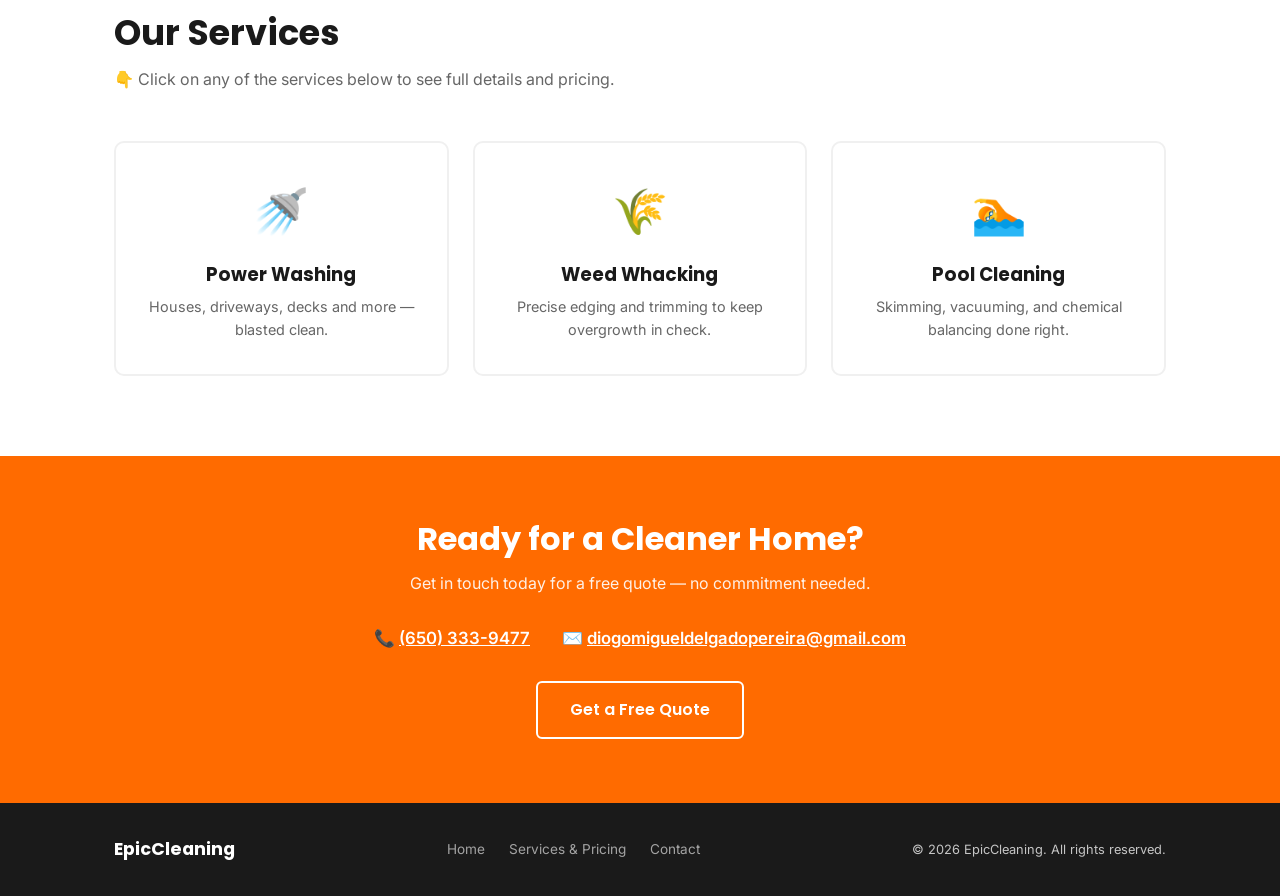
==== commit 25fe2663: "Revert nav to text logo, add image logo to about section Co-Authored-By: Claude Sonnet 4.6 <noreply@" ====
--- a/index.html
+++ b/index.html
@@ -14,9 +14,7 @@
   <!-- ── Nav ── -->
   <nav class="nav">
     <div class="container nav-inner">
-      <a href="index.html" class="nav-logo" aria-label="EpicCleaning home">
-        <img src="logo.png" alt="EpicCleaning" class="nav-logo-img">
-      </a>
+      <a href="index.html" class="nav-logo">EpicCleaning</a>
       <button class="hamburger" aria-label="Toggle menu" aria-expanded="false">
         <span></span><span></span><span></span>
       </button>
@@ -66,7 +64,9 @@
   <!-- ── About ── -->
   <section class="about">
     <div class="container about-inner">
-      <div class="about-img" aria-hidden="true">🌿</div>
+      <div class="about-img">
+        <img src="logo.png" alt="EpicCleaning logo" style="width:100%;height:100%;object-fit:contain;padding:16px;">
+      </div>
       <div class="about-text">
         <p class="section-label">About Us</p>
         <h2>Local, Reliable & Ready to Help</h2>
--- a/style.css
+++ b/style.css
@@ -78,8 +78,13 @@
   height: 68px;
 }
 
-.nav-logo { display: flex; align-items: center; }
-.nav-logo-img { height: 50px; width: auto; display: block; }
+.nav-logo {
+  font-family: 'Poppins', sans-serif;
+  font-size: 1.4rem;
+  font-weight: 700;
+  color: var(--orange);
+  letter-spacing: -0.5px;
+}
 
 .nav-links {
   display: flex;
@@ -177,12 +182,9 @@
   flex-shrink: 0;
   width: 260px;
   height: 260px;
-  border-radius: 12px;
-  background: #ddd;
   display: flex;
   align-items: center;
   justify-content: center;
-  font-size: 5rem;
 }
 .about-text h2 {
   font-size: 2rem;
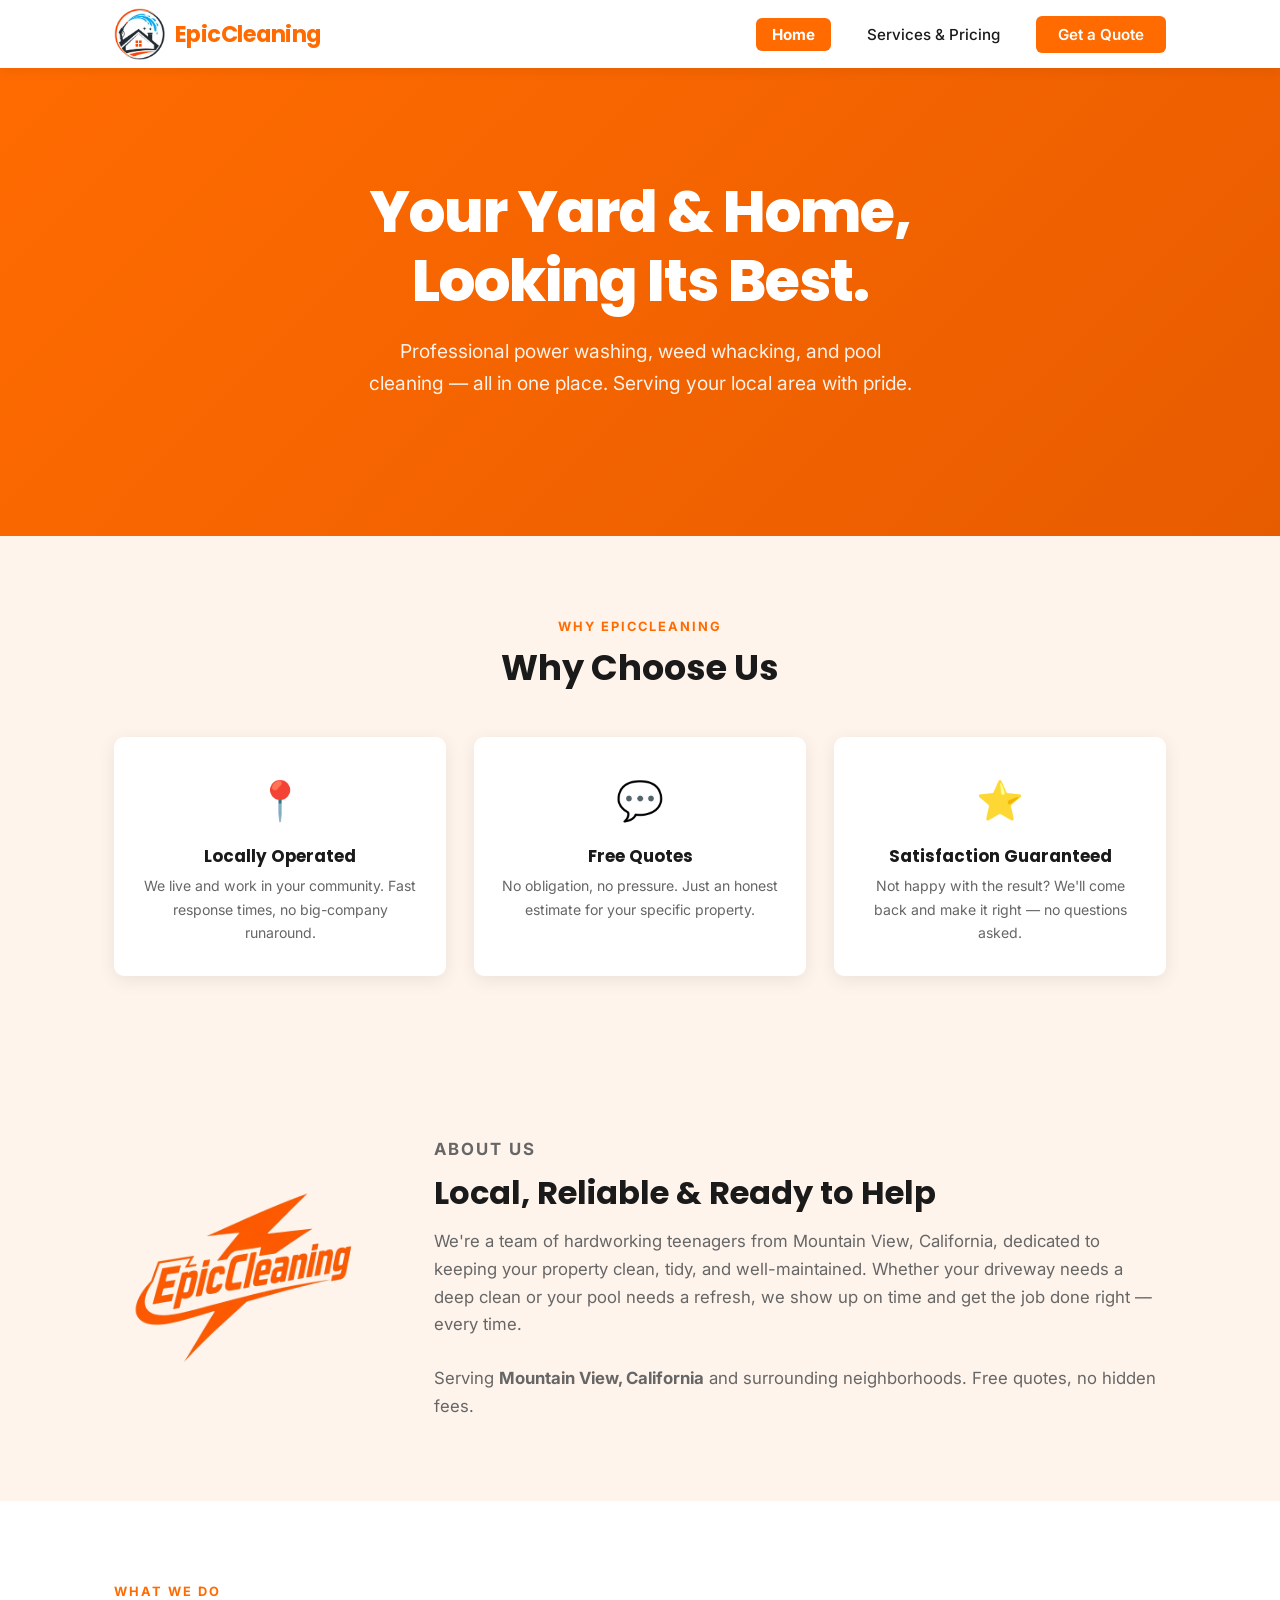
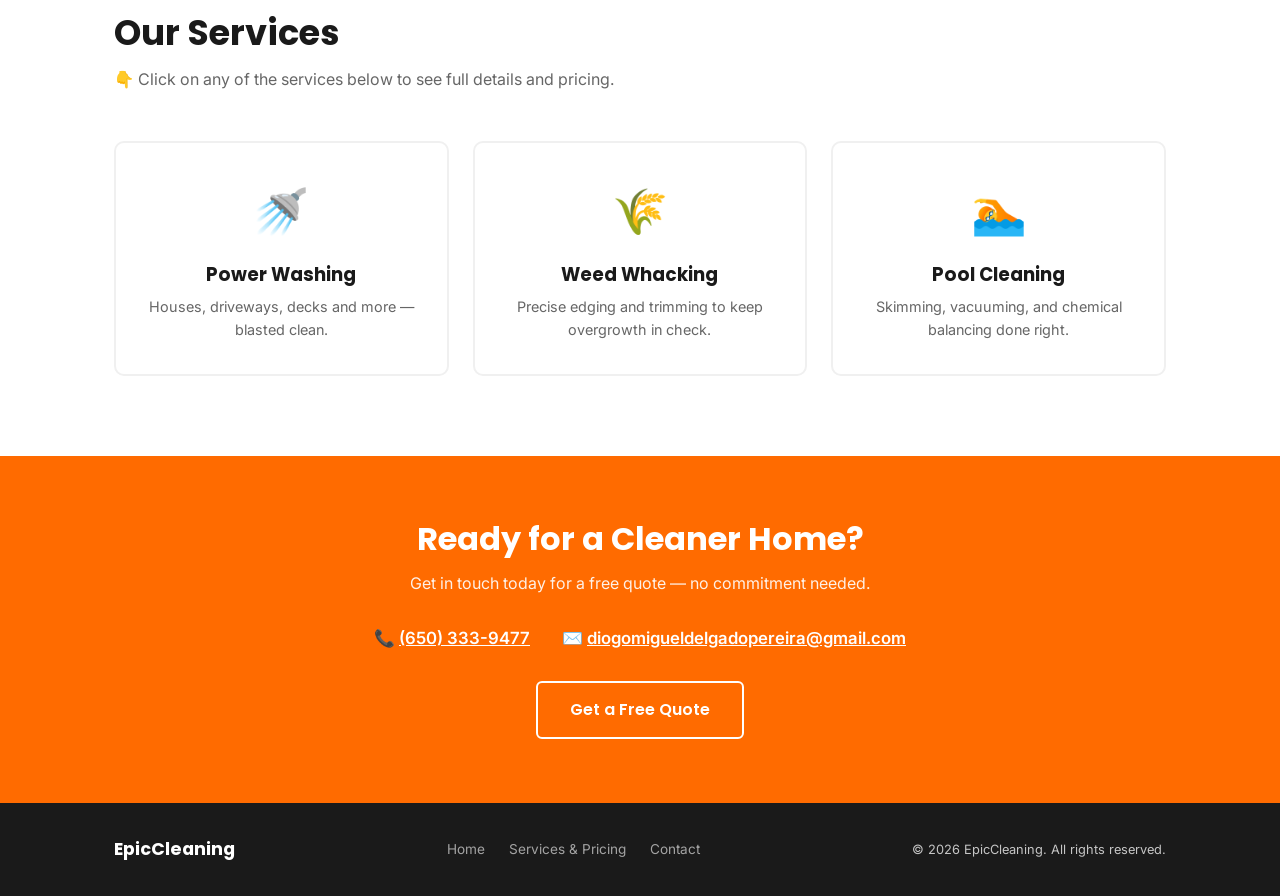
==== commit d8e21d0d: "Add circle icon to nav alongside EpicCleaning text Co-Authored-By: Claude Sonnet 4.6 <noreply@anthro" ====
--- a/index.html
+++ b/index.html
@@ -14,7 +14,10 @@
   <!-- ── Nav ── -->
   <nav class="nav">
     <div class="container nav-inner">
-      <a href="index.html" class="nav-logo">EpicCleaning</a>
+      <a href="index.html" class="nav-logo">
+        <img src="logo-icon.png" alt="" class="nav-logo-icon">
+        EpicCleaning
+      </a>
       <button class="hamburger" aria-label="Toggle menu" aria-expanded="false">
         <span></span><span></span><span></span>
       </button>
--- a/style.css
+++ b/style.css
@@ -84,7 +84,11 @@
   font-weight: 700;
   color: var(--orange);
   letter-spacing: -0.5px;
-}
+  display: flex;
+  align-items: center;
+  gap: 10px;
+}
+.nav-logo-icon { height: 52px; width: auto; display: block; }
 
 .nav-links {
   display: flex;
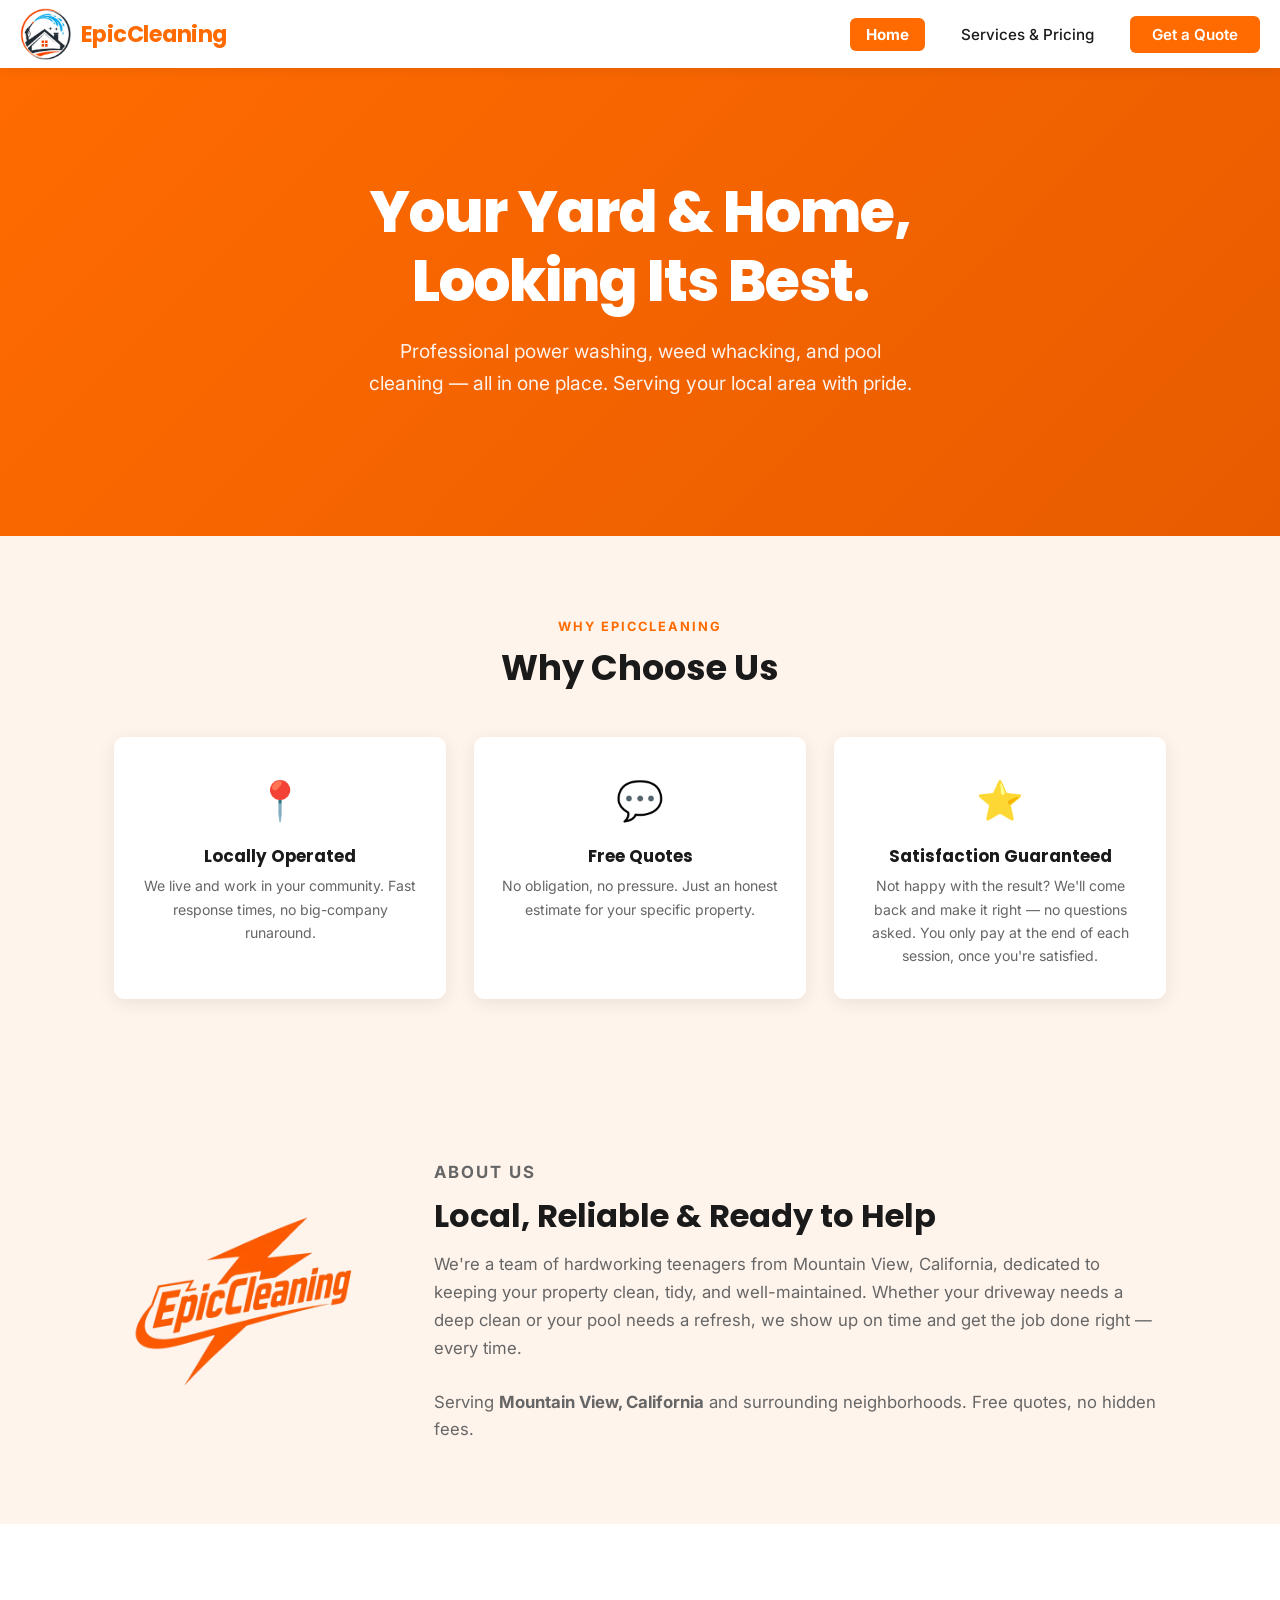
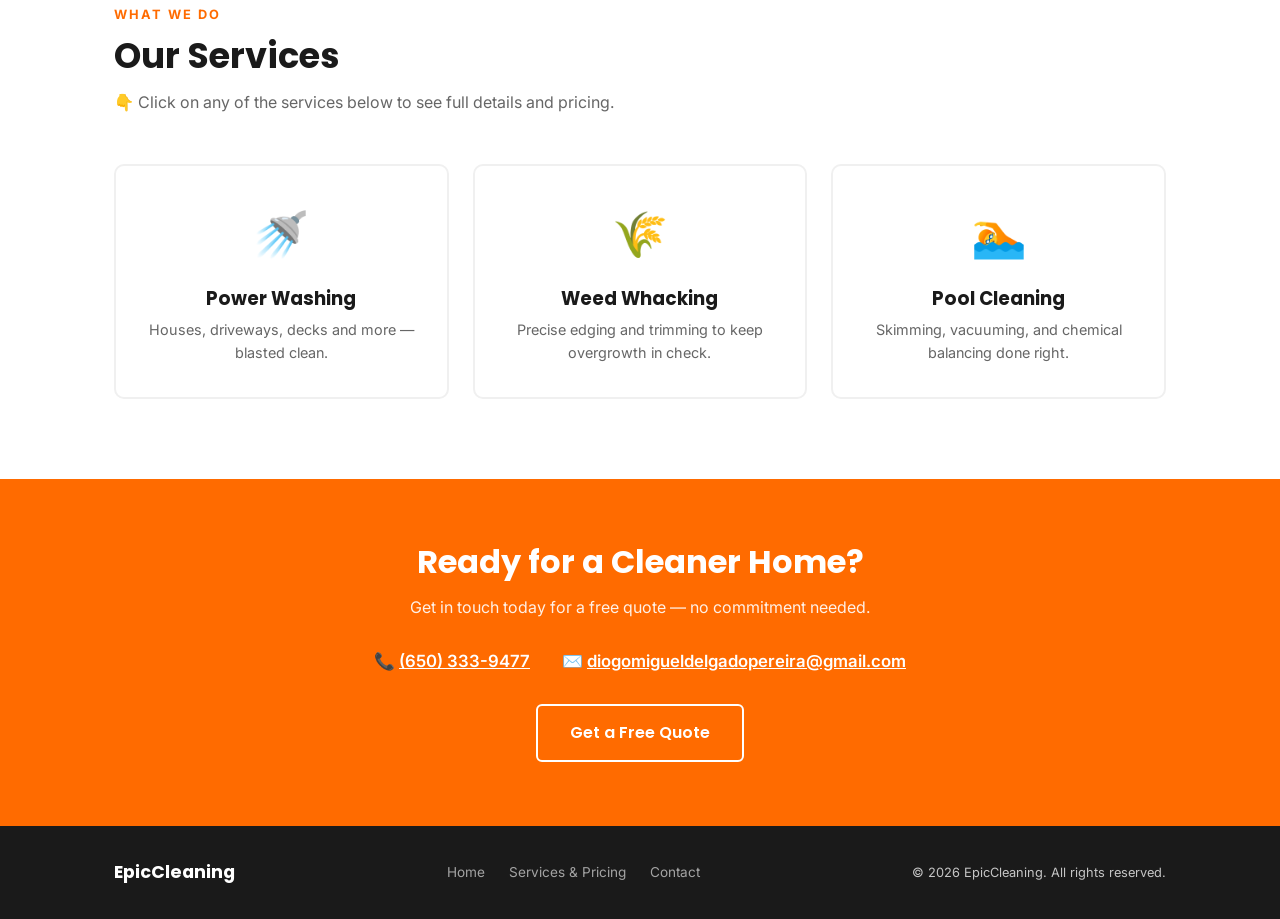
==== commit 94251edf: "Add pay-at-end benefit to Satisfaction Guaranteed card Co-Authored-By: Claude Sonnet 4.6 <noreply@an" ====
--- a/index.html
+++ b/index.html
@@ -58,7 +58,7 @@
         <div class="why-item fade-in">
           <div class="icon">⭐</div>
           <h3>Satisfaction Guaranteed</h3>
-          <p>Not happy with the result? We'll come back and make it right — no questions asked.</p>
+          <p>Not happy with the result? We'll come back and make it right — no questions asked. You only pay at the end of each session, once you're satisfied.</p>
         </div>
       </div>
     </div>
--- a/style.css
+++ b/style.css
@@ -69,6 +69,11 @@
   z-index: 100;
   background: var(--white);
   box-shadow: 0 2px 12px rgba(0,0,0,0.07);
+}
+.nav .container {
+  max-width: none;
+  padding-left: 20px;
+  padding-right: 20px;
 }
 
 .nav-inner {
